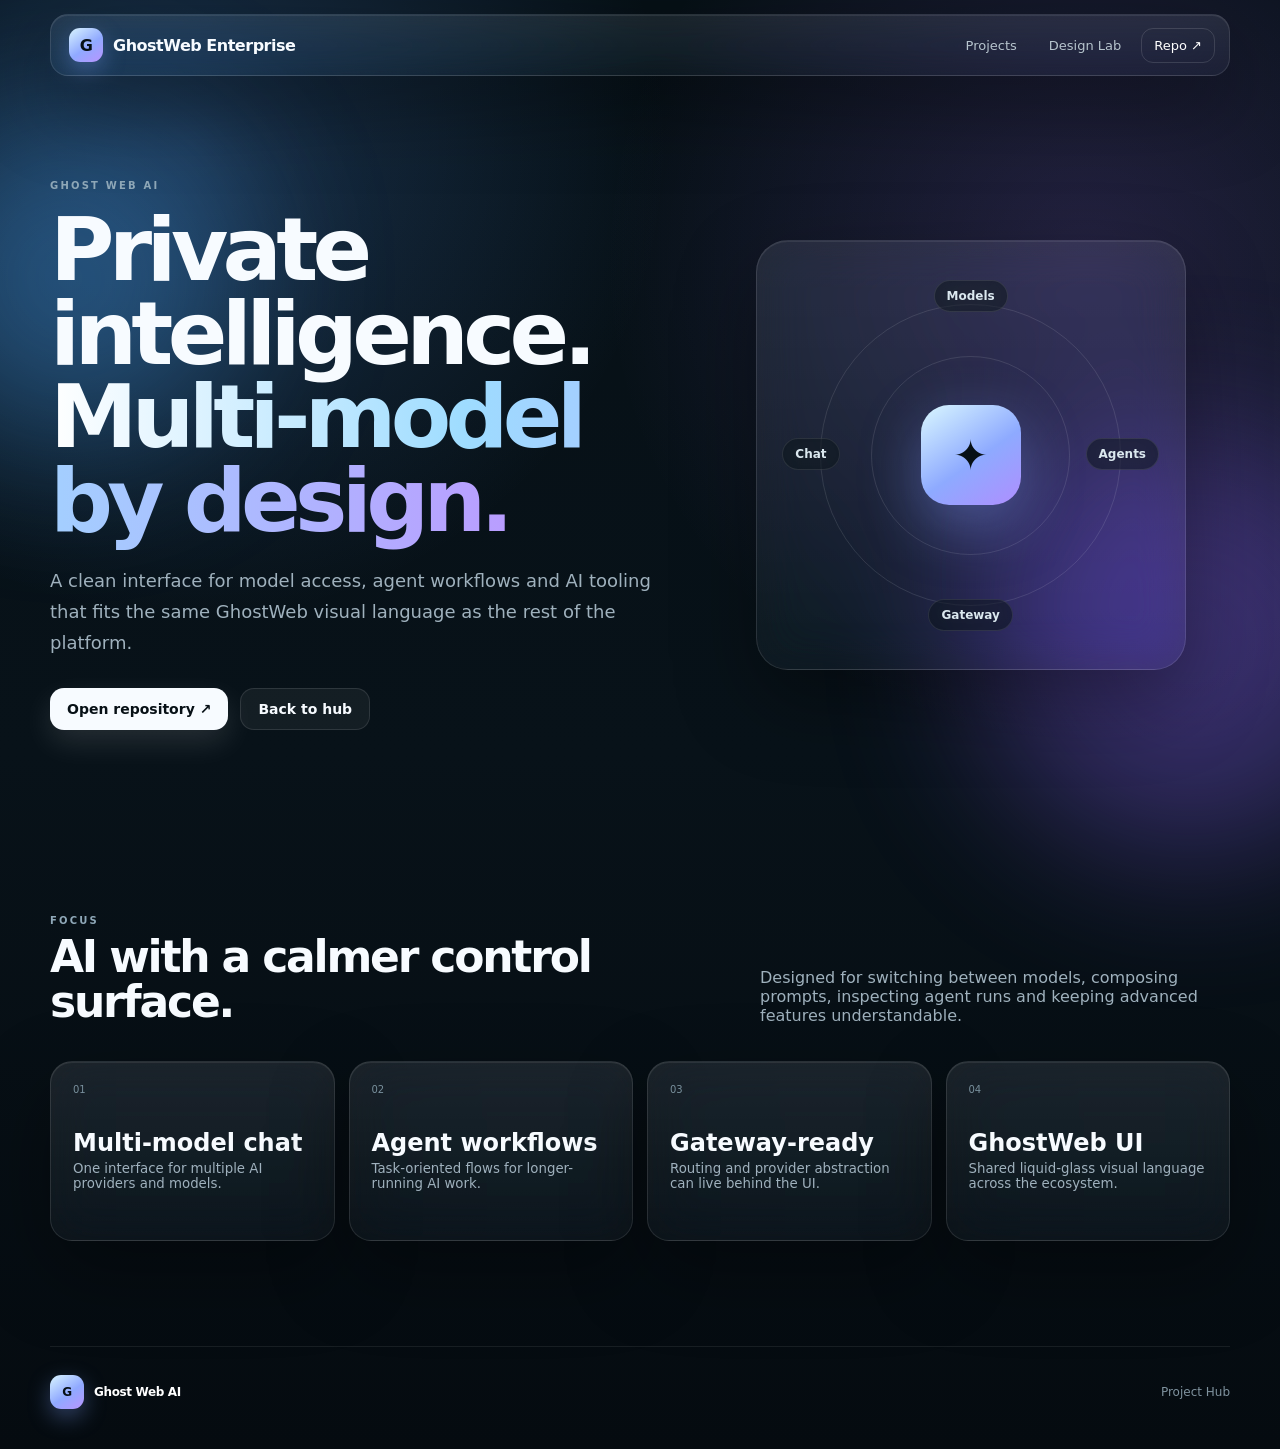
==== ai.html @ 98629d67 "Add Ghost Web AI project page" ====
<!doctype html><html lang="en"><head><meta charset="utf-8"><meta name="viewport" content="width=device-width,initial-scale=1"><title>Ghost Web AI — GhostWeb Enterprise</title><link rel="stylesheet" href="styles.css"></head><body><div class="ambient ambient-a"></div><div class="ambient ambient-b"></div><header class="nav glass"><a class="brand" href="index.html"><span class="mark">G</span><span>GhostWeb Enterprise</span></a><nav><a href="index.html#projects">Projects</a><a href="index.html#design-lab">Design Lab</a><a class="nav-cta" href="https://github.com/GhostWebEnterprise/ghost-web-ai">Repo ↗</a></nav></header><main><section class="hero shell"><div class="hero-copy"><div class="eyebrow">GHOST WEB AI</div><h1>Private intelligence.<br><span>Multi-model by design.</span></h1><p>A clean interface for model access, agent workflows and AI tooling that fits the same GhostWeb visual language as the rest of the platform.</p><div class="actions"><a class="button primary" href="https://github.com/GhostWebEnterprise/ghost-web-ai">Open repository ↗</a><a class="button glass-button" href="index.html">Back to hub</a></div></div><div class="hero-orbit glass-card"><div class="orbital-icon">✦</div><div class="orbit-label top">Models</div><div class="orbit-label right">Agents</div><div class="orbit-label bottom">Gateway</div><div class="orbit-label left">Chat</div></div></section><section class="section shell"><div class="section-head"><div><div class="eyebrow">FOCUS</div><h2>AI with a calmer control surface.</h2></div><p>Designed for switching between models, composing prompts, inspecting agent runs and keeping advanced features understandable.</p></div><div class="platform-grid"><div class="platform-tile glass-card"><span>01</span><b>Multi-model chat</b><small>One interface for multiple AI providers and models.</small></div><div class="platform-tile glass-card"><span>02</span><b>Agent workflows</b><small>Task-oriented flows for longer-running AI work.</small></div><div class="platform-tile glass-card"><span>03</span><b>Gateway-ready</b><small>Routing and provider abstraction can live behind the UI.</small></div><div class="platform-tile glass-card"><span>04</span><b>GhostWeb UI</b><small>Shared liquid-glass visual language across the ecosystem.</small></div></div></section></main><footer class="shell"><div class="brand"><span class="mark">G</span><span>Ghost Web AI</span></div><a href="index.html">Project Hub</a></footer><script src="app.js"></script></body></html>
---- styles.css ----
:root{--bg:#061016;--panel:rgba(13,24,32,.52);--panel-strong:rgba(18,31,41,.72);--line:rgba(255,255,255,.11);--text:#f7fbff;--muted:#9fb1bd;--cyan:#8be7ff;--blue:#78a9ff;--violet:#ab8cff;--green:#8ce7c1;--shadow:0 30px 80px rgba(0,0,0,.35)}*{box-sizing:border-box}html{scroll-behavior:smooth}body{margin:0;background:radial-gradient(circle at 15% 10%,rgba(91,160,255,.22),transparent 28%),radial-gradient(circle at 85% 18%,rgba(168,111,255,.18),transparent 30%),linear-gradient(180deg,#061016,#081219 52%,#050b10);color:var(--text);font-family:Inter,ui-sans-serif,system-ui,-apple-system,BlinkMacSystemFont,"Segoe UI",sans-serif;min-height:100vh;overflow-x:hidden}a{color:inherit;text-decoration:none}.shell{width:min(1180px,calc(100% - 36px));margin-inline:auto}.ambient{position:fixed;inset:auto;pointer-events:none;filter:blur(80px);opacity:.35;z-index:-1}.ambient-a{width:340px;height:340px;border-radius:50%;background:#4aa9ff;top:12%;left:-100px}.ambient-b{width:420px;height:420px;border-radius:50%;background:#8e63ff;right:-120px;top:48%}.glass,.glass-card{background:linear-gradient(180deg,rgba(255,255,255,.09),rgba(255,255,255,.035));border:1px solid var(--line);box-shadow:inset 0 1px 0 rgba(255,255,255,.08),var(--shadow);backdrop-filter:blur(24px) saturate(140%);-webkit-backdrop-filter:blur(24px) saturate(140%)}.nav{position:sticky;top:14px;z-index:50;width:min(1180px,calc(100% - 28px));margin:14px auto 0;border-radius:18px;min-height:62px;padding:10px 14px 10px 18px;display:flex;align-items:center;justify-content:space-between}.brand{display:flex;align-items:center;gap:10px;font-weight:800;letter-spacing:-.03em}.mark{width:34px;height:34px;display:grid;place-items:center;border-radius:11px;background:linear-gradient(145deg,#d9f5ff,#90a9ff 55%,#b895ff);color:#071016;font-weight:900;box-shadow:0 8px 22px rgba(126,164,255,.35)}nav{display:flex;align-items:center;gap:8px}nav a{font-size:13px;color:#b7c5ce;padding:9px 12px;border-radius:12px}nav a:hover{background:rgba(255,255,255,.06);color:#fff}.nav-cta{border:1px solid rgba(255,255,255,.13);color:#fff}.hero{min-height:720px;padding:104px 0 80px;display:grid;grid-template-columns:1.15fr .85fr;gap:64px;align-items:center}.eyebrow{font-size:10px;letter-spacing:.22em;font-weight:800;color:#8fa8b8}.hero h1{font-size:clamp(56px,7vw,88px);line-height:.95;letter-spacing:-.065em;margin:17px 0 24px}.hero h1 span{background:linear-gradient(90deg,#fff,#9edcff 42%,#b99dff);-webkit-background-clip:text;background-clip:text;color:transparent}.hero-copy>p{max-width:650px;color:var(--muted);font-size:18px;line-height:1.7}.actions{display:flex;gap:12px;margin-top:30px}.button{display:inline-flex;align-items:center;justify-content:center;padding:12px 17px;border-radius:14px;font-size:14px;font-weight:800}.primary{background:#f7fbff;color:#071016;box-shadow:0 12px 30px rgba(255,255,255,.12)}.glass-button{border:1px solid var(--line);background:rgba(255,255,255,.05)}.hero-meta{display:flex;flex-wrap:wrap;gap:10px;margin-top:28px}.hero-meta span,.chip{font-size:9px;letter-spacing:.14em;color:#9db0be;border:1px solid rgba(255,255,255,.1);padding:6px 9px;border-radius:999px;background:rgba(255,255,255,.035)}.hero-orbit{width:min(430px,100%);aspect-ratio:1;border-radius:32px;position:relative;display:grid;place-items:center;overflow:hidden}.hero-orbit:before,.hero-orbit:after{content:"";position:absolute;border:1px solid rgba(255,255,255,.11);border-radius:50%}.hero-orbit:before{width:70%;height:70%}.hero-orbit:after{width:46%;height:46%}.orbital-icon{width:100px;height:100px;display:grid;place-items:center;border-radius:28px;background:linear-gradient(145deg,#daf8ff,#8eaaff 55%,#af8eff);color:#071016;font-size:42px;font-weight:900;box-shadow:0 20px 60px rgba(128,154,255,.4);z-index:2}.orbit-label{position:absolute;font-size:12px;font-weight:800;color:#dbe8ef;padding:8px 12px;border-radius:999px;background:rgba(7,16,22,.52);border:1px solid rgba(255,255,255,.1);backdrop-filter:blur(14px)}.orbit-label.top{top:9%}.orbit-label.right{right:6%;top:46%}.orbit-label.bottom{bottom:9%}.orbit-label.left{left:6%;top:46%}.pulse{position:absolute;border-radius:50%;border:1px solid rgba(153,191,255,.16);animation:pulse 5s ease-in-out infinite}.pulse.one{width:82%;height:82%}.pulse.two{width:94%;height:94%;animation-delay:1.4s}@keyframes pulse{50%{transform:scale(1.04);opacity:.45}}.section{padding:105px 0}.section-head{display:flex;justify-content:space-between;align-items:end;gap:44px;margin-bottom:36px}.section-head h2{font-size:44px;letter-spacing:-.05em;line-height:1.02;margin:9px 0 0}.section-head p{max-width:470px;color:var(--muted);margin:0}.project-rail{display:flex;gap:18px;overflow-x:auto;scroll-snap-type:x mandatory;padding:4px 2px 18px;scrollbar-width:none}.project-rail::-webkit-scrollbar{display:none}.project-card{min-width:min(360px,86vw);min-height:360px;border-radius:26px;padding:24px;scroll-snap-align:start;display:flex;flex-direction:column;position:relative;overflow:hidden;transition:transform .25s ease,border-color .25s ease}.project-card:hover{transform:translateY(-5px);border-color:rgba(255,255,255,.2)}.project-card:after{content:"";position:absolute;width:180px;height:180px;border-radius:50%;right:-60px;top:-65px;filter:blur(18px);opacity:.24}.project-card.signal:after{background:#62d3ff}.project-card.vpn:after{background:#a7ffbd}.project-card.ai:after{background:#b286ff}.project-card.os:after{background:#8fb6ff}.project-top{display:flex;align-items:center;justify-content:space-between;position:relative;z-index:1}.project-icon{width:48px;height:48px;display:grid;place-items:center;border-radius:15px;background:rgba(255,255,255,.08);border:1px solid rgba(255,255,255,.1);font-size:20px}.project-card h3{font-size:30px;letter-spacing:-.045em;margin:54px 0 10px}.project-card p{color:var(--muted);line-height:1.65;margin:0}.project-links{margin-top:auto;display:flex;gap:18px;font-size:13px;font-weight:800}.project-links a:first-child{color:#dff6ff}.project-links a:last-child{color:#91a4b1}.rail-hint{display:flex;justify-content:center;gap:22px;align-items:center;color:#6f8491;font-size:11px}.dots{display:flex;gap:6px}.dots i{width:6px;height:6px;border-radius:999px;background:#344650}.dots i.active{width:20px;background:#a9dfff}.design-switch{display:inline-flex;gap:5px;padding:5px;border-radius:16px;margin-bottom:16px}.design-switch button{border:0;color:#9db0bc;background:transparent;padding:10px 14px;border-radius:11px;font:inherit;font-size:13px;cursor:pointer}.design-switch button.active{background:rgba(255,255,255,.09);color:#fff}.design-stage{min-height:500px;border-radius:30px;padding:26px;overflow:hidden}.design-view{display:none;height:448px}.design-view.active{display:flex}.design-view[data-panel="aurora"]{gap:18px}.mini-sidebar{width:180px;border-radius:20px;background:rgba(255,255,255,.045);border:1px solid rgba(255,255,255,.08);padding:18px;display:flex;flex-direction:column;gap:14px}.mini-sidebar b{font-size:18px;margin-bottom:12px}.mini-sidebar span{font-size:12px;color:#8da0ab;padding:8px;border-radius:10px}.mini-sidebar span:nth-child(2){background:rgba(255,255,255,.07);color:#fff}.mini-main{flex:1;display:flex;flex-direction:column;gap:18px}.mini-hero{flex:1;border-radius:22px;padding:26px;background:radial-gradient(circle at 78% 20%,rgba(136,109,255,.32),transparent 34%),linear-gradient(145deg,rgba(56,112,149,.35),rgba(255,255,255,.03));border:1px solid rgba(255,255,255,.09);display:flex;flex-direction:column;justify-content:flex-end}.mini-hero span{color:#9eb1bc;font-size:12px}.mini-hero b{font-size:38px;letter-spacing:-.05em}.mini-grid{display:grid;grid-template-columns:repeat(3,1fr);gap:14px}.mini-grid i{height:110px;border-radius:18px;background:rgba(255,255,255,.045);border:1px solid rgba(255,255,255,.08)}.design-view[data-panel="stack"]{align-items:center;justify-content:center;position:relative}.stack-card{position:absolute;width:min(560px,78%);height:260px;border-radius:28px;padding:28px;border:1px solid rgba(255,255,255,.12);box-shadow:0 25px 70px rgba(0,0,0,.3);display:flex;flex-direction:column;justify-content:flex-end}.stack-card span{font-size:10px;letter-spacing:.18em;color:#aebdc6}.stack-card b{font-size:32px;margin-top:7px}.s1{transform:translate(-70px,44px) rotate(-5deg);background:linear-gradient(145deg,rgba(74,176,224,.34),rgba(17,29,37,.82))}.s2{transform:translate(0,0);z-index:2;background:linear-gradient(145deg,rgba(130,113,255,.32),rgba(17,29,37,.88))}.s3{transform:translate(70px,-44px) rotate(5deg);background:linear-gradient(145deg,rgba(83,208,167,.28),rgba(17,29,37,.84))}.design-view[data-panel="focus"]{align-items:center;justify-content:center;gap:24px}.focus-nav{width:72px;height:300px;border-radius:24px;background:rgba(255,255,255,.045);border:1px solid rgba(255,255,255,.08);display:flex;flex-direction:column;align-items:center;gap:18px;padding-top:22px}.focus-nav i{width:28px;height:28px;border-radius:10px;background:rgba(255,255,255,.08)}.focus-phone{width:min(640px,80%);height:330px;border-radius:34px;background:radial-gradient(circle at 80% 18%,rgba(108,153,255,.26),transparent 34%),rgba(255,255,255,.045);border:1px solid rgba(255,255,255,.1);padding:30px;display:flex;flex-direction:column;justify-content:flex-end}.focus-phone span{font-size:12px;color:#9baeb9}.focus-phone b{font-size:38px;letter-spacing:-.05em}.focus-carousel{display:flex;gap:10px;margin-top:20px}.focus-carousel i{height:54px;flex:1;border-radius:14px;background:rgba(255,255,255,.07)}.platform-grid{display:grid;grid-template-columns:repeat(4,1fr);gap:14px}.platform-tile{min-height:180px;border-radius:22px;padding:22px;display:flex;flex-direction:column}.platform-tile span{font-size:10px;color:#79909d}.platform-tile b{font-size:24px;margin-top:34px}.platform-tile small{color:var(--muted);margin-top:4px}.cta{margin-top:40px;margin-bottom:86px;border-radius:28px;padding:36px;display:flex;align-items:center;justify-content:space-between;gap:28px}.cta h2{font-size:36px;letter-spacing:-.05em;margin:8px 0}.cta p{color:var(--muted);margin:0;max-width:680px}footer{padding:28px 0 40px;border-top:1px solid rgba(255,255,255,.08);display:flex;align-items:center;gap:20px;color:#7f929e;font-size:12px}footer .brand{margin-right:auto;color:#fff}@media(max-width:900px){nav a:not(.nav-cta){display:none}.hero{grid-template-columns:1fr;padding-top:76px}.hero-orbit{width:min(430px,92vw);margin:auto;order:-1}.section-head{display:block}.section-head p{margin-top:16px}.platform-grid{grid-template-columns:repeat(2,1fr)}.design-view[data-panel="aurora"]{flex-direction:column}.mini-sidebar{width:100%;height:auto;flex-direction:row;overflow:auto}.mini-sidebar b{margin:0 16px 0 0}.mini-main{min-height:320px}.design-stage{min-height:560px}.design-view{height:505px}.cta{display:block}.cta .button{margin-top:22px}}@media(max-width:620px){.shell{width:min(100% - 24px,1180px)}.nav{top:8px;margin-top:8px}.brand span:last-child{font-size:13px}.hero{min-height:auto;padding:58px 0 52px}.hero h1{font-size:48px}.hero-copy>p{font-size:16px}.actions{flex-direction:column}.button{width:100%}.hero-meta{gap:7px}.hero-orbit{border-radius:24px}.section{padding:74px 0}.section-head h2{font-size:36px}.project-card{min-height:340px}.design-switch{width:100%;overflow:auto}.design-switch button{white-space:nowrap}.design-stage{padding:14px;min-height:470px}.design-view{height:430px}.mini-sidebar{display:none}.mini-hero b,.focus-phone b{font-size:28px}.mini-grid{grid-template-columns:1fr}.mini-grid i:nth-child(n+2){display:none}.focus-nav{display:none}.focus-phone{width:100%;height:100%}.stack-card{width:85%;height:230px}.s1{transform:translate(-28px,34px) rotate(-4deg)}.s3{transform:translate(28px,-34px) rotate(4deg)}.platform-grid{grid-template-columns:1fr}.cta{padding:26px}.cta h2{font-size:30px}footer{flex-wrap:wrap}footer .brand{width:100%}}
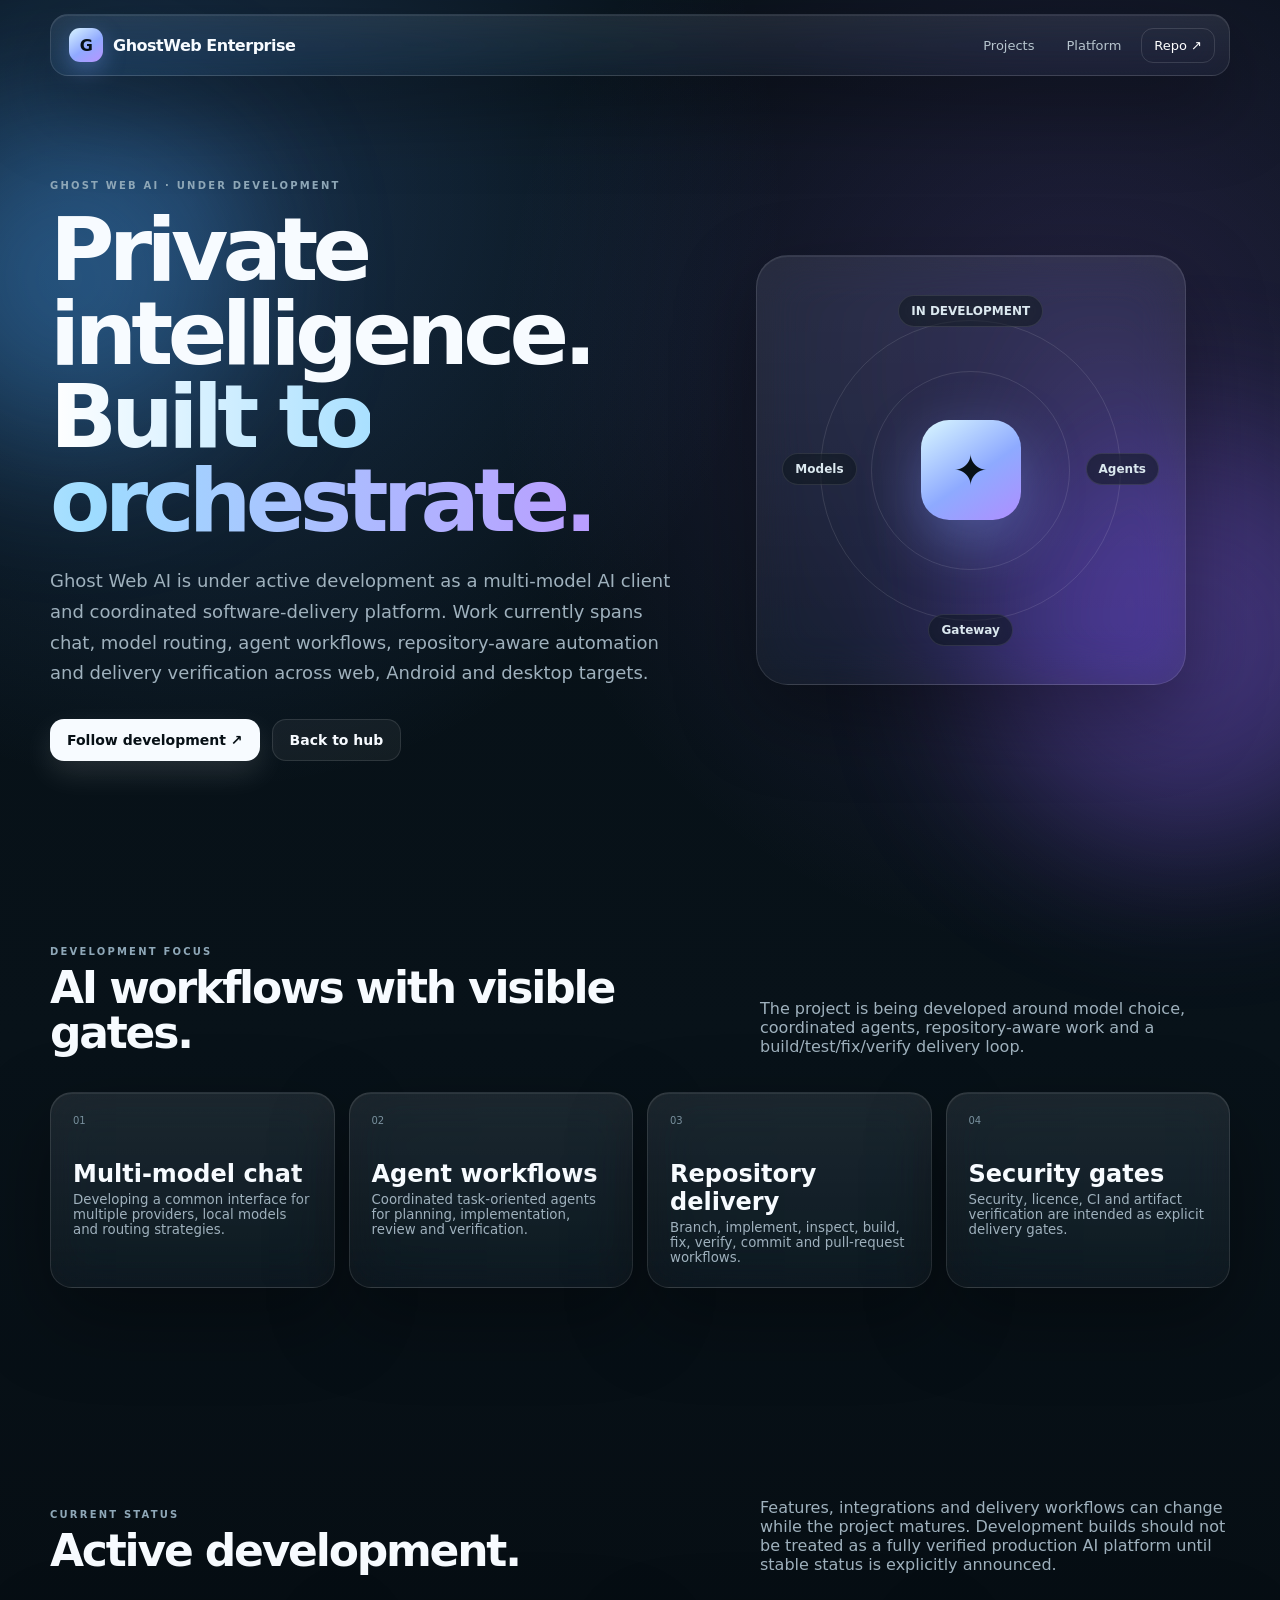
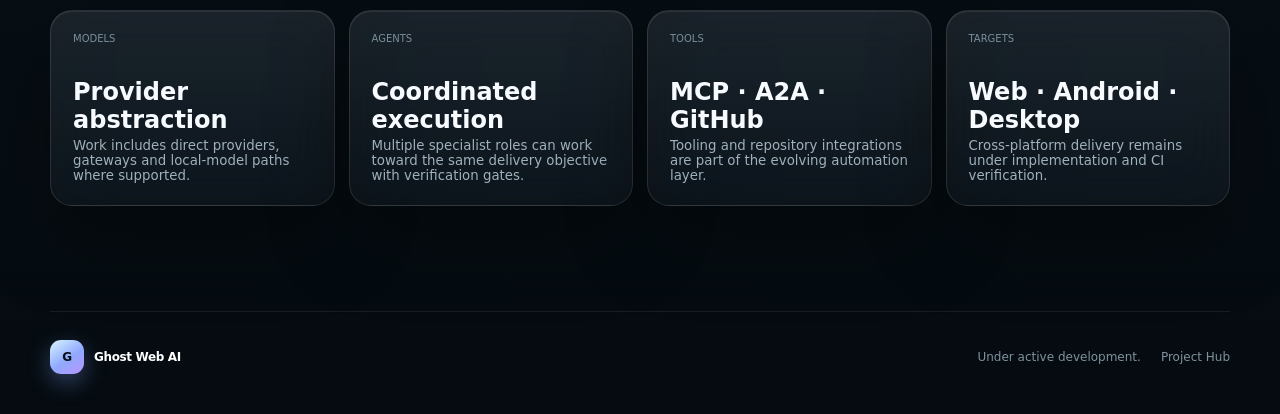
==== commit 34c3f9d9: "docs: mark Ghost Web AI as under development" ====
--- a/ai.html
+++ b/ai.html
@@ -1 +1 @@
-<!doctype html><html lang="en"><head><meta charset="utf-8"><meta name="viewport" content="width=device-width,initial-scale=1"><title>Ghost Web AI — GhostWeb Enterprise</title><link rel="stylesheet" href="styles.css"></head><body><div class="ambient ambient-a"></div><div class="ambient ambient-b"></div><header class="nav glass"><a class="brand" href="index.html"><span class="mark">G</span><span>GhostWeb Enterprise</span></a><nav><a href="index.html#projects">Projects</a><a href="index.html#design-lab">Design Lab</a><a class="nav-cta" href="https://github.com/GhostWebEnterprise/ghost-web-ai">Repo ↗</a></nav></header><main><section class="hero shell"><div class="hero-copy"><div class="eyebrow">GHOST WEB AI</div><h1>Private intelligence.<br><span>Multi-model by design.</span></h1><p>A clean interface for model access, agent workflows and AI tooling that fits the same GhostWeb visual language as the rest of the platform.</p><div class="actions"><a class="button primary" href="https://github.com/GhostWebEnterprise/ghost-web-ai">Open repository ↗</a><a class="button glass-button" href="index.html">Back to hub</a></div></div><div class="hero-orbit glass-card"><div class="orbital-icon">✦</div><div class="orbit-label top">Models</div><div class="orbit-label right">Agents</div><div class="orbit-label bottom">Gateway</div><div class="orbit-label left">Chat</div></div></section><section class="section shell"><div class="section-head"><div><div class="eyebrow">FOCUS</div><h2>AI with a calmer control surface.</h2></div><p>Designed for switching between models, composing prompts, inspecting agent runs and keeping advanced features understandable.</p></div><div class="platform-grid"><div class="platform-tile glass-card"><span>01</span><b>Multi-model chat</b><small>One interface for multiple AI providers and models.</small></div><div class="platform-tile glass-card"><span>02</span><b>Agent workflows</b><small>Task-oriented flows for longer-running AI work.</small></div><div class="platform-tile glass-card"><span>03</span><b>Gateway-ready</b><small>Routing and provider abstraction can live behind the UI.</small></div><div class="platform-tile glass-card"><span>04</span><b>GhostWeb UI</b><small>Shared liquid-glass visual language across the ecosystem.</small></div></div></section></main><footer class="shell"><div class="brand"><span class="mark">G</span><span>Ghost Web AI</span></div><a href="index.html">Project Hub</a></footer><script src="app.js"></script></body></html>+<!doctype html><html lang="en"><head><meta charset="utf-8"><meta name="viewport" content="width=device-width,initial-scale=1"><meta name="description" content="Ghost Web AI is a privacy-focused multi-model AI and software-delivery project under active development."><title>Ghost Web AI — Under Development — GhostWeb Enterprise</title><link rel="stylesheet" href="styles.css"></head><body><div class="ambient ambient-a"></div><div class="ambient ambient-b"></div><header class="nav glass"><a class="brand" href="index.html"><span class="mark">G</span><span>GhostWeb Enterprise</span></a><nav><a href="index.html#projects">Projects</a><a href="index.html#platform">Platform</a><a class="nav-cta" href="https://github.com/GhostWebEnterprise/ghost-web-ai">Repo ↗</a></nav></header><main><section class="hero shell"><div class="hero-copy"><div class="eyebrow">GHOST WEB AI · UNDER DEVELOPMENT</div><h1>Private intelligence.<br><span>Built to orchestrate.</span></h1><p>Ghost Web AI is under active development as a multi-model AI client and coordinated software-delivery platform. Work currently spans chat, model routing, agent workflows, repository-aware automation and delivery verification across web, Android and desktop targets.</p><div class="actions"><a class="button primary" href="https://github.com/GhostWebEnterprise/ghost-web-ai">Follow development ↗</a><a class="button glass-button" href="index.html">Back to hub</a></div></div><div class="hero-orbit glass-card"><div class="orbital-icon">✦</div><div class="orbit-label top">IN DEVELOPMENT</div><div class="orbit-label right">Agents</div><div class="orbit-label bottom">Gateway</div><div class="orbit-label left">Models</div></div></section><section class="section shell"><div class="section-head"><div><div class="eyebrow">DEVELOPMENT FOCUS</div><h2>AI workflows with visible gates.</h2></div><p>The project is being developed around model choice, coordinated agents, repository-aware work and a build/test/fix/verify delivery loop.</p></div><div class="platform-grid"><div class="platform-tile glass-card"><span>01</span><b>Multi-model chat</b><small>Developing a common interface for multiple providers, local models and routing strategies.</small></div><div class="platform-tile glass-card"><span>02</span><b>Agent workflows</b><small>Coordinated task-oriented agents for planning, implementation, review and verification.</small></div><div class="platform-tile glass-card"><span>03</span><b>Repository delivery</b><small>Branch, implement, inspect, build, fix, verify, commit and pull-request workflows.</small></div><div class="platform-tile glass-card"><span>04</span><b>Security gates</b><small>Security, licence, CI and artifact verification are intended as explicit delivery gates.</small></div></div></section><section class="section shell"><div class="section-head"><div><div class="eyebrow">CURRENT STATUS</div><h2>Active development.</h2></div><p>Features, integrations and delivery workflows can change while the project matures. Development builds should not be treated as a fully verified production AI platform until stable status is explicitly announced.</p></div><div class="platform-grid"><div class="platform-tile glass-card"><span>MODELS</span><b>Provider abstraction</b><small>Work includes direct providers, gateways and local-model paths where supported.</small></div><div class="platform-tile glass-card"><span>AGENTS</span><b>Coordinated execution</b><small>Multiple specialist roles can work toward the same delivery objective with verification gates.</small></div><div class="platform-tile glass-card"><span>TOOLS</span><b>MCP · A2A · GitHub</b><small>Tooling and repository integrations are part of the evolving automation layer.</small></div><div class="platform-tile glass-card"><span>TARGETS</span><b>Web · Android · Desktop</b><small>Cross-platform delivery remains under implementation and CI verification.</small></div></div></section></main><footer class="shell"><div class="brand"><span class="mark">G</span><span>Ghost Web AI</span></div><span>Under active development.</span><a href="index.html">Project Hub</a></footer><script src="app.js"></script></body></html>
